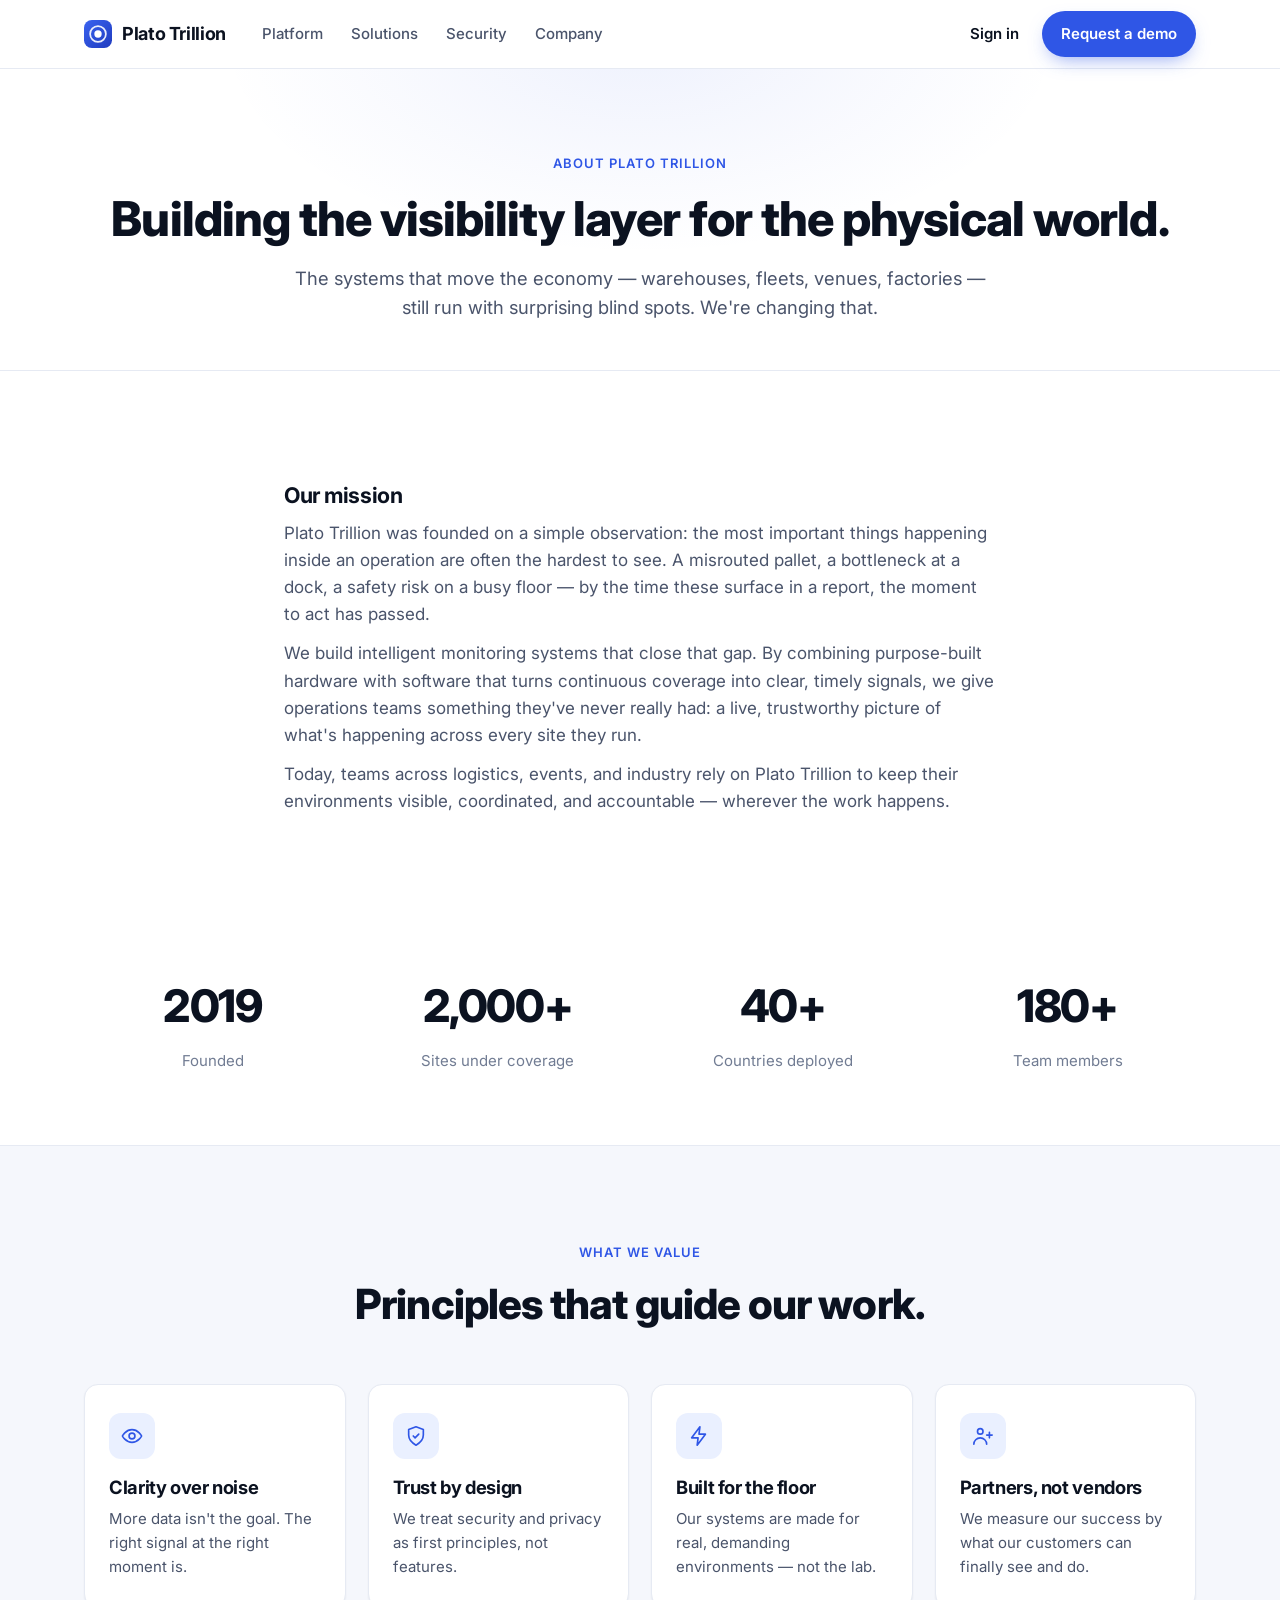
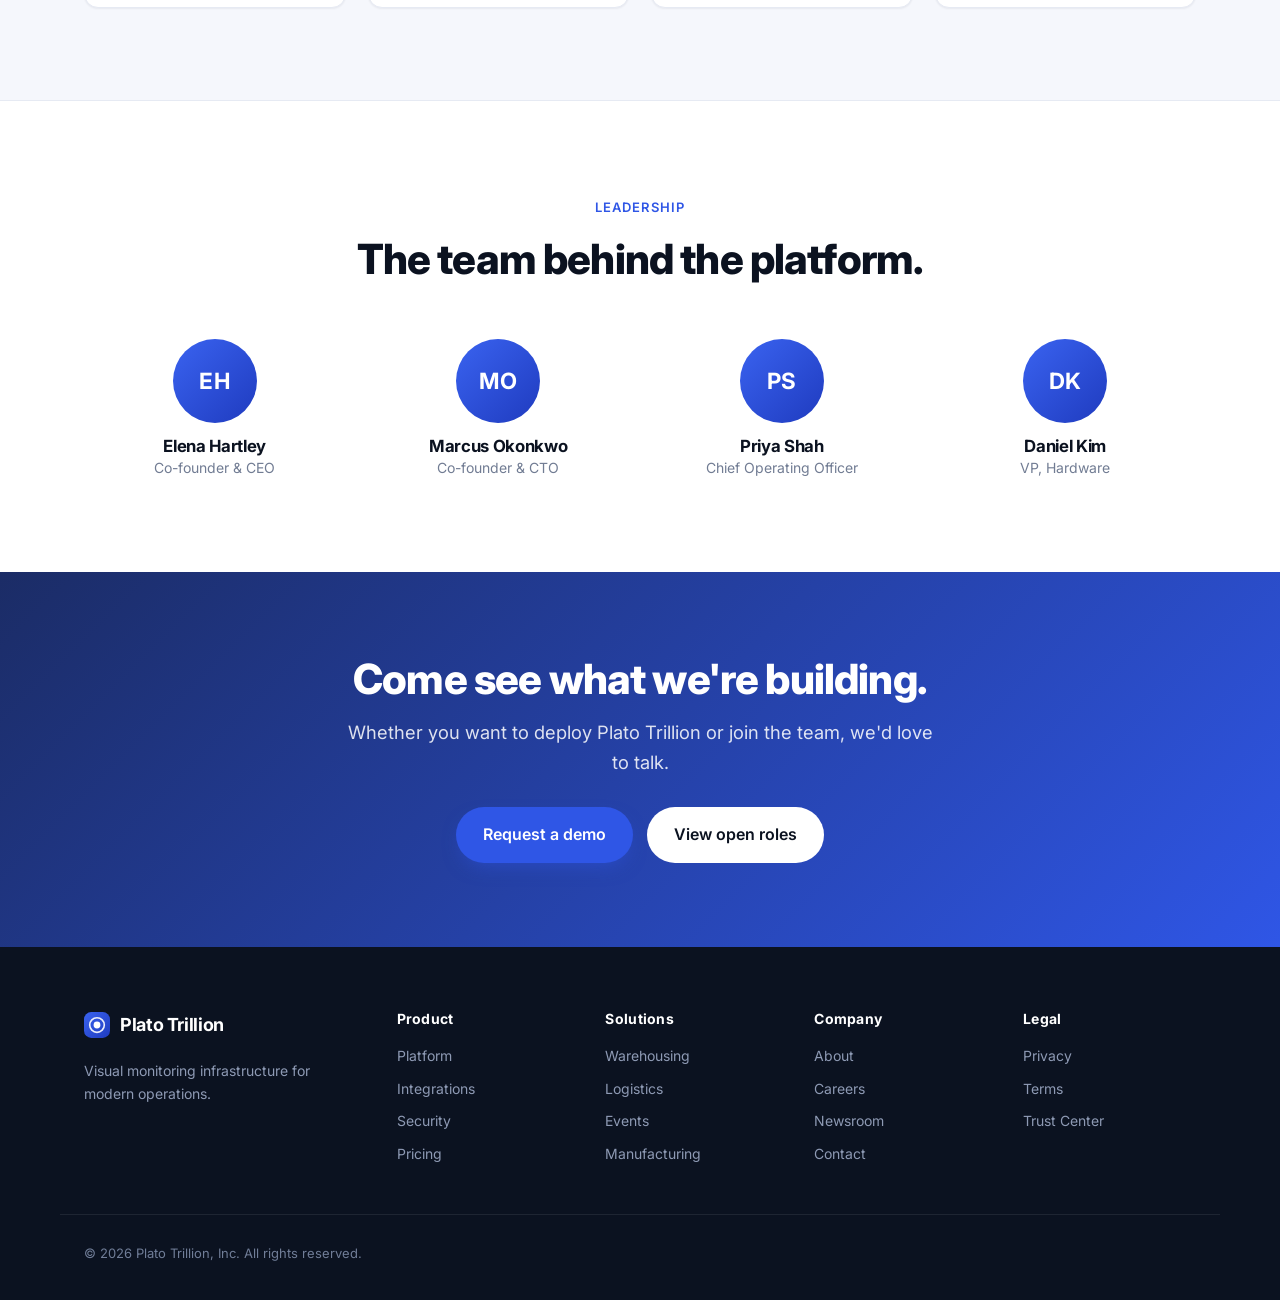
==== about.html @ ad480549 "Add real pages for all footer links; remove address New pages: about, careers, newsroom, contact, pr" ====
<!DOCTYPE html>
<html lang="en">
<head>
  <meta charset="UTF-8" />
  <meta name="viewport" content="width=device-width, initial-scale=1.0" />
  <title>About — Plato Trillion</title>
  <meta name="description" content="Plato Trillion builds the visibility layer for the physical world — intelligent monitoring systems for the operations that move the economy." />
  <meta name="theme-color" content="#0b1220" />
  <link rel="icon" href="favicon.svg" type="image/svg+xml" />
  <link rel="preconnect" href="https://fonts.googleapis.com" />
  <link rel="preconnect" href="https://fonts.gstatic.com" crossorigin />
  <link href="https://fonts.googleapis.com/css2?family=Inter:wght@400;500;600;700;800&display=swap" rel="stylesheet" />
  <link rel="stylesheet" href="styles.css" />
  <script>document.documentElement.classList.add('js');</script>
</head>
<body>
  <a class="skip-link" href="#main">Skip to content</a>

  <header class="site-header">
    <div class="container nav">
      <a class="brand" href="index.html" aria-label="Plato Trillion home">
        <span class="brand-mark" aria-hidden="true">
          <svg viewBox="0 0 32 32" width="28" height="28" fill="none" xmlns="http://www.w3.org/2000/svg"><rect width="32" height="32" rx="9" fill="url(#bg)"/><circle cx="16" cy="16" r="9" stroke="#fff" stroke-width="2" opacity="0.9"/><circle cx="16" cy="16" r="4.2" fill="#fff"/><defs><linearGradient id="bg" x1="0" y1="0" x2="32" y2="32" gradientUnits="userSpaceOnUse"><stop stop-color="#3a63f0"/><stop offset="1" stop-color="#1f3bbf"/></linearGradient></defs></svg>
        </span>
        <span class="brand-name">Plato Trillion</span>
      </a>
      <nav class="nav-links" aria-label="Primary">
        <a href="index.html#platform">Platform</a>
        <a href="index.html#solutions">Solutions</a>
        <a href="index.html#security">Security</a>
        <a href="about.html">Company</a>
      </nav>
      <div class="nav-actions">
        <a class="btn btn-ghost" href="login.html">Sign in</a>
        <a class="btn btn-primary" href="demo.html">Request a demo</a>
      </div>
      <button class="nav-toggle" aria-label="Toggle menu" aria-expanded="false" aria-controls="mobile-nav"><span></span><span></span><span></span></button>
    </div>
    <div class="mobile-nav" id="mobile-nav" hidden>
      <a href="index.html#platform">Platform</a>
      <a href="index.html#solutions">Solutions</a>
      <a href="index.html#security">Security</a>
      <a href="about.html">Company</a>
      <a href="login.html">Sign in</a>
      <a class="btn btn-primary btn-block" href="demo.html">Request a demo</a>
    </div>
  </header>

  <main id="main">
    <section class="page-hero">
      <div class="container">
        <span class="eyebrow">About Plato Trillion</span>
        <h1>Building the visibility layer for the physical world.</h1>
        <p class="lead">The systems that move the economy — warehouses, fleets, venues, factories — still run with surprising blind spots. We're changing that.</p>
      </div>
    </section>

    <section class="page-section">
      <div class="container prose">
        <h2>Our mission</h2>
        <p>
          Plato Trillion was founded on a simple observation: the most important things happening
          inside an operation are often the hardest to see. A misrouted pallet, a bottleneck at a
          dock, a safety risk on a busy floor — by the time these surface in a report, the moment
          to act has passed.
        </p>
        <p>
          We build intelligent monitoring systems that close that gap. By combining purpose-built
          hardware with software that turns continuous coverage into clear, timely signals, we give
          operations teams something they've never really had: a live, trustworthy picture of what's
          happening across every site they run.
        </p>
        <p>
          Today, teams across logistics, events, and industry rely on Plato Trillion to keep their
          environments visible, coordinated, and accountable — wherever the work happens.
        </p>
      </div>
    </section>

    <section class="stats">
      <div class="container stats-grid">
        <div class="stat"><span class="stat-num">2019</span><span class="stat-label">Founded</span></div>
        <div class="stat"><span class="stat-num">2,000+</span><span class="stat-label">Sites under coverage</span></div>
        <div class="stat"><span class="stat-num">40+</span><span class="stat-label">Countries deployed</span></div>
        <div class="stat"><span class="stat-num">180+</span><span class="stat-label">Team members</span></div>
      </div>
    </section>

    <section class="section section-soft">
      <div class="container">
        <div class="section-head">
          <span class="eyebrow">What we value</span>
          <h2>Principles that guide our work.</h2>
        </div>
        <div class="features">
          <article class="feature">
            <span class="feature-icon"><svg viewBox="0 0 24 24" width="22" height="22" fill="none" stroke="currentColor" stroke-width="1.8" stroke-linecap="round" stroke-linejoin="round"><path d="M1.5 12S5 5 12 5s10.5 7 10.5 7-3.5 7-10.5 7S1.5 12 1.5 12Z"/><circle cx="12" cy="12" r="3.2"/></svg></span>
            <h3>Clarity over noise</h3>
            <p>More data isn't the goal. The right signal at the right moment is.</p>
          </article>
          <article class="feature">
            <span class="feature-icon"><svg viewBox="0 0 24 24" width="22" height="22" fill="none" stroke="currentColor" stroke-width="1.8" stroke-linecap="round" stroke-linejoin="round"><path d="M12 2 4 5v6c0 5 3.5 8.5 8 11 4.5-2.5 8-6 8-11V5l-8-3Z"/><path d="m9 12 2 2 4-4"/></svg></span>
            <h3>Trust by design</h3>
            <p>We treat security and privacy as first principles, not features.</p>
          </article>
          <article class="feature">
            <span class="feature-icon"><svg viewBox="0 0 24 24" width="22" height="22" fill="none" stroke="currentColor" stroke-width="1.8" stroke-linecap="round" stroke-linejoin="round"><path d="M13 2 4 14h7l-1 8 9-12h-7l1-8Z"/></svg></span>
            <h3>Built for the floor</h3>
            <p>Our systems are made for real, demanding environments — not the lab.</p>
          </article>
          <article class="feature">
            <span class="feature-icon"><svg viewBox="0 0 24 24" width="22" height="22" fill="none" stroke="currentColor" stroke-width="1.8" stroke-linecap="round" stroke-linejoin="round"><circle cx="9" cy="7" r="3"/><path d="M2 21a7 7 0 0 1 14 0"/><path d="M19 8v6M22 11h-6"/></svg></span>
            <h3>Partners, not vendors</h3>
            <p>We measure our success by what our customers can finally see and do.</p>
          </article>
        </div>
      </div>
    </section>

    <section class="section">
      <div class="container">
        <div class="section-head">
          <span class="eyebrow">Leadership</span>
          <h2>The team behind the platform.</h2>
        </div>
        <div class="team-grid">
          <div class="team-card"><div class="avatar">EH</div><h3>Elena Hartley</h3><span>Co-founder &amp; CEO</span></div>
          <div class="team-card"><div class="avatar">MO</div><h3>Marcus Okonkwo</h3><span>Co-founder &amp; CTO</span></div>
          <div class="team-card"><div class="avatar">PS</div><h3>Priya Shah</h3><span>Chief Operating Officer</span></div>
          <div class="team-card"><div class="avatar">DK</div><h3>Daniel Kim</h3><span>VP, Hardware</span></div>
        </div>
      </div>
    </section>

    <section class="cta">
      <div class="container cta-inner">
        <h2>Come see what we're building.</h2>
        <p>Whether you want to deploy Plato Trillion or join the team, we'd love to talk.</p>
        <div class="cta-actions">
          <a class="btn btn-primary btn-lg" href="demo.html">Request a demo</a>
          <a class="btn btn-light btn-lg" href="careers.html">View open roles</a>
        </div>
      </div>
    </section>
  </main>

  <footer class="site-footer">
    <div class="container footer-grid">
      <div class="footer-brand">
        <a class="brand" href="index.html" aria-label="Plato Trillion home">
          <span class="brand-mark" aria-hidden="true"><svg viewBox="0 0 32 32" width="26" height="26" fill="none" xmlns="http://www.w3.org/2000/svg"><rect width="32" height="32" rx="9" fill="url(#bg2)"/><circle cx="16" cy="16" r="9" stroke="#fff" stroke-width="2" opacity="0.9"/><circle cx="16" cy="16" r="4.2" fill="#fff"/><defs><linearGradient id="bg2" x1="0" y1="0" x2="32" y2="32" gradientUnits="userSpaceOnUse"><stop stop-color="#3a63f0"/><stop offset="1" stop-color="#1f3bbf"/></linearGradient></defs></svg></span>
          <span class="brand-name">Plato Trillion</span>
        </a>
        <p class="footer-tag">Visual monitoring infrastructure for modern operations.</p>
      </div>
      <nav class="footer-col" aria-label="Product"><h4>Product</h4><a href="index.html#platform">Platform</a><a href="integrations.html">Integrations</a><a href="trust.html">Security</a><a href="pricing.html">Pricing</a></nav>
      <nav class="footer-col" aria-label="Solutions"><h4>Solutions</h4><a href="index.html#solutions">Warehousing</a><a href="index.html#solutions">Logistics</a><a href="index.html#solutions">Events</a><a href="index.html#solutions">Manufacturing</a></nav>
      <nav class="footer-col" aria-label="Company"><h4>Company</h4><a href="about.html">About</a><a href="careers.html">Careers</a><a href="newsroom.html">Newsroom</a><a href="contact.html">Contact</a></nav>
      <nav class="footer-col" aria-label="Legal"><h4>Legal</h4><a href="privacy.html">Privacy</a><a href="terms.html">Terms</a><a href="trust.html">Trust Center</a></nav>
    </div>
    <div class="container footer-bottom">
      <p>© <span class="year">2026</span> Plato Trillion, Inc. All rights reserved.</p>
    </div>
  </footer>

  <script src="script.js" defer></script>
</body>
</html>
---- styles.css ----
/* ============================================================
   Plato Trillion — landing page styles
   ============================================================ */

:root {
  --bg: #ffffff;
  --bg-soft: #f5f7fc;
  --ink: #0b1220;
  --body: #4a546b;
  --muted: #717c93;
  --line: #e6eaf3;
  --accent: #2f56e6;
  --accent-ink: #2444c2;
  --accent-soft: #eaf0ff;
  --dark: #0b1220;
  --dark-2: #111b30;

  --r-sm: 10px;
  --r: 14px;
  --r-lg: 22px;

  --shadow-sm: 0 1px 2px rgba(11, 18, 32, 0.06);
  --shadow-md: 0 14px 34px -16px rgba(11, 18, 32, 0.22);
  --shadow-lg: 0 40px 80px -28px rgba(11, 18, 32, 0.30);

  --container: 1160px;
  --pad: 24px;

  --ease: cubic-bezier(0.22, 0.61, 0.36, 1);
}

* { box-sizing: border-box; }

html { scroll-behavior: smooth; -webkit-text-size-adjust: 100%; }

body {
  margin: 0;
  font-family: "Inter", system-ui, -apple-system, "Segoe UI", Roboto, sans-serif;
  color: var(--body);
  background: var(--bg);
  line-height: 1.6;
  font-size: 17px;
  -webkit-font-smoothing: antialiased;
  text-rendering: optimizeLegibility;
}

h1, h2, h3, h4 { color: var(--ink); line-height: 1.12; margin: 0; letter-spacing: -0.02em; }
p { margin: 0; }
a { color: inherit; text-decoration: none; }
img, svg { display: block; max-width: 100%; }
ul { margin: 0; padding: 0; list-style: none; }

.container {
  width: 100%;
  max-width: var(--container);
  margin: 0 auto;
  padding: 0 var(--pad);
}

.skip-link {
  position: absolute;
  left: -9999px;
  top: 12px;
  background: var(--ink);
  color: #fff;
  padding: 10px 16px;
  border-radius: var(--r-sm);
  z-index: 200;
}
.skip-link:focus { left: 16px; }

.eyebrow {
  display: inline-block;
  font-size: 13px;
  font-weight: 600;
  letter-spacing: 0.08em;
  text-transform: uppercase;
  color: var(--accent);
  margin-bottom: 18px;
}
.eyebrow-light { color: #93a7ff; }

/* ---------- Buttons ---------- */
.btn {
  --btn-pad-y: 10px;
  --btn-pad-x: 18px;
  display: inline-flex;
  align-items: center;
  justify-content: center;
  gap: 8px;
  padding: var(--btn-pad-y) var(--btn-pad-x);
  border-radius: 999px;
  font-weight: 600;
  font-size: 15px;
  border: 1px solid transparent;
  cursor: pointer;
  transition: transform 0.15s var(--ease), background 0.2s var(--ease),
    box-shadow 0.2s var(--ease), border-color 0.2s var(--ease), color 0.2s var(--ease);
  white-space: nowrap;
}
.btn:active { transform: translateY(1px); }
.btn-lg { --btn-pad-y: 14px; --btn-pad-x: 26px; font-size: 16px; }
.btn-block { width: 100%; }

.btn-primary { background: var(--accent); color: #fff; box-shadow: 0 8px 20px -8px rgba(47, 86, 230, 0.6); }
.btn-primary:hover { background: var(--accent-ink); box-shadow: 0 12px 26px -8px rgba(47, 86, 230, 0.7); }

.btn-secondary { background: #fff; color: var(--ink); border-color: var(--line); box-shadow: var(--shadow-sm); }
.btn-secondary:hover { border-color: #cdd6ea; box-shadow: var(--shadow-md); }

.btn-ghost { color: var(--ink); padding-left: 12px; padding-right: 12px; }
.btn-ghost:hover { color: var(--accent); }

.btn-light { background: #fff; color: var(--ink); }
.btn-light:hover { background: #eef2fc; }

/* ---------- Header ---------- */
.site-header {
  position: sticky;
  top: 0;
  z-index: 100;
  background: rgba(255, 255, 255, 0.8);
  backdrop-filter: saturate(180%) blur(12px);
  -webkit-backdrop-filter: saturate(180%) blur(12px);
  border-bottom: 1px solid var(--line);
}
.nav {
  display: flex;
  align-items: center;
  gap: 28px;
  height: 68px;
}
.brand { display: inline-flex; align-items: center; gap: 10px; font-weight: 700; color: var(--ink); }
.brand-mark { display: inline-flex; }
.brand-name { font-size: 18px; letter-spacing: -0.02em; }

.nav-links { display: flex; gap: 28px; margin-left: 8px; }
.nav-links a { font-size: 15px; font-weight: 500; color: var(--body); transition: color 0.18s var(--ease); }
.nav-links a:hover { color: var(--ink); }

.nav-actions { display: flex; align-items: center; gap: 10px; margin-left: auto; }

.nav-toggle {
  display: none;
  margin-left: auto;
  flex-direction: column;
  gap: 5px;
  background: none;
  border: 0;
  padding: 8px;
  cursor: pointer;
}
.nav-toggle span { width: 22px; height: 2px; background: var(--ink); border-radius: 2px; transition: 0.2s var(--ease); }
.nav-toggle[aria-expanded="true"] span:nth-child(1) { transform: translateY(7px) rotate(45deg); }
.nav-toggle[aria-expanded="true"] span:nth-child(2) { opacity: 0; }
.nav-toggle[aria-expanded="true"] span:nth-child(3) { transform: translateY(-7px) rotate(-45deg); }

.mobile-nav { display: none; flex-direction: column; gap: 4px; padding: 12px var(--pad) 22px; border-bottom: 1px solid var(--line); background: #fff; }
.mobile-nav a { padding: 12px 8px; font-weight: 500; color: var(--ink); border-radius: var(--r-sm); }
.mobile-nav a:hover { background: var(--bg-soft); }
.mobile-nav .btn { margin-top: 8px; }

/* ---------- Hero ---------- */
.hero {
  position: relative;
  overflow: hidden;
  padding: 92px 0 84px;
  background:
    radial-gradient(900px 500px at 78% -8%, rgba(47, 86, 230, 0.10), transparent 60%),
    radial-gradient(700px 420px at 6% 18%, rgba(47, 86, 230, 0.06), transparent 55%);
}
.hero-grid {
  display: grid;
  grid-template-columns: 1.05fr 0.95fr;
  gap: 56px;
  align-items: center;
}
.hero h1 { font-size: clamp(2.3rem, 4.6vw, 3.5rem); font-weight: 800; }
.hero .lead { margin-top: 22px; font-size: 1.2rem; max-width: 36ch; color: var(--body); }
.hero-actions { display: flex; flex-wrap: wrap; gap: 14px; margin-top: 34px; }
.hero-note { margin-top: 20px; font-size: 14px; color: var(--muted); }

/* hero visual */
.hero-visual { position: relative; }
.visual-card {
  background: #fff;
  border: 1px solid var(--line);
  border-radius: var(--r-lg);
  box-shadow: var(--shadow-lg);
  overflow: hidden;
  transform: perspective(1400px) rotateY(-6deg) rotateX(2deg);
}
.vc-head {
  display: flex;
  align-items: center;
  justify-content: space-between;
  padding: 13px 16px;
  border-bottom: 1px solid var(--line);
  background: #fbfcff;
}
.vc-dots { display: inline-flex; gap: 6px; }
.vc-dots i { width: 10px; height: 10px; border-radius: 50%; background: #e1e7f3; }
.vc-dots i:nth-child(1) { background: #ff5f57; opacity: 0.7; }
.vc-dots i:nth-child(2) { background: #febc2e; opacity: 0.7; }
.vc-dots i:nth-child(3) { background: #28c840; opacity: 0.7; }
.vc-live { display: inline-flex; align-items: center; gap: 7px; font-size: 12px; font-weight: 600; color: var(--ink); }
.pulse { width: 8px; height: 8px; border-radius: 50%; background: #16a34a; box-shadow: 0 0 0 0 rgba(22, 163, 74, 0.5); animation: pulse 2s infinite; }
@keyframes pulse {
  0% { box-shadow: 0 0 0 0 rgba(22, 163, 74, 0.45); }
  70% { box-shadow: 0 0 0 8px rgba(22, 163, 74, 0); }
  100% { box-shadow: 0 0 0 0 rgba(22, 163, 74, 0); }
}
.vc-body { padding: 8px; background: #fff; }
.vc-body svg { width: 100%; height: auto; border-radius: 12px; }

.visual-badge {
  position: absolute;
  left: -22px;
  bottom: -22px;
  background: #fff;
  border: 1px solid var(--line);
  border-radius: var(--r);
  box-shadow: var(--shadow-md);
  padding: 14px 18px;
  display: flex;
  flex-direction: column;
  line-height: 1.2;
}
.visual-badge strong { font-size: 22px; color: var(--ink); letter-spacing: -0.02em; }
.visual-badge span { font-size: 12px; color: var(--muted); }

/* ---------- Trust strip ---------- */
.trust { padding: 38px 0; border-top: 1px solid var(--line); border-bottom: 1px solid var(--line); background: var(--bg-soft); }
.trust-label { text-align: center; font-size: 13px; font-weight: 600; letter-spacing: 0.06em; text-transform: uppercase; color: var(--muted); }
.logos {
  display: flex;
  flex-wrap: wrap;
  justify-content: center;
  gap: 18px 44px;
  margin-top: 22px;
}
.logos li {
  font-size: 18px;
  font-weight: 700;
  letter-spacing: -0.02em;
  color: #9aa4ba;
  transition: color 0.2s var(--ease);
}
.logos li:hover { color: var(--ink); }

/* ---------- Stats ---------- */
.stats { padding: 64px 0; }
.stats-grid { display: grid; grid-template-columns: repeat(4, 1fr); gap: 28px; }
.stat { text-align: center; padding: 8px; }
.stat-num { display: block; font-size: clamp(2rem, 3.6vw, 2.8rem); font-weight: 800; color: var(--ink); letter-spacing: -0.03em; }
.stat-label { display: block; margin-top: 6px; font-size: 15px; color: var(--muted); }

/* ---------- Sections ---------- */
.section { padding: 92px 0; }
.section-soft { background: var(--bg-soft); border-top: 1px solid var(--line); border-bottom: 1px solid var(--line); }
.section-head { max-width: 640px; margin: 0 auto 56px; text-align: center; }
.section-head h2 { font-size: clamp(1.9rem, 3.4vw, 2.6rem); font-weight: 800; }
.section-head p { margin-top: 16px; font-size: 1.1rem; color: var(--body); }

/* ---------- Features ---------- */
.features { display: grid; grid-template-columns: repeat(4, 1fr); gap: 22px; }
.feature {
  background: #fff;
  border: 1px solid var(--line);
  border-radius: var(--r);
  padding: 28px 24px;
  box-shadow: var(--shadow-sm);
  transition: transform 0.2s var(--ease), box-shadow 0.2s var(--ease), border-color 0.2s var(--ease);
}
.feature:hover { transform: translateY(-4px); box-shadow: var(--shadow-md); border-color: #d8e0f1; }
.feature-icon {
  display: inline-flex;
  align-items: center;
  justify-content: center;
  width: 46px;
  height: 46px;
  border-radius: 12px;
  background: var(--accent-soft);
  color: var(--accent);
  margin-bottom: 18px;
}
.feature h3 { font-size: 1.15rem; margin-bottom: 10px; }
.feature p { font-size: 15px; }

/* ---------- Steps ---------- */
.steps { display: grid; grid-template-columns: repeat(3, 1fr); gap: 26px; }
.step { padding: 30px 28px; background: #fff; border: 1px solid var(--line); border-radius: var(--r); box-shadow: var(--shadow-sm); }
.step-num { display: inline-block; font-size: 14px; font-weight: 700; color: var(--accent); letter-spacing: 0.06em; margin-bottom: 16px; }
.step h3 { font-size: 1.25rem; margin-bottom: 10px; }
.step p { font-size: 15px; }

/* ---------- Solutions ---------- */
.solutions { display: grid; grid-template-columns: repeat(2, 1fr); gap: 22px; }
.solution {
  position: relative;
  padding: 32px 30px;
  border: 1px solid var(--line);
  border-radius: var(--r);
  background: #fff;
  overflow: hidden;
  transition: transform 0.2s var(--ease), box-shadow 0.2s var(--ease), border-color 0.2s var(--ease);
}
.solution::before {
  content: "";
  position: absolute;
  left: 0; top: 0; bottom: 0;
  width: 4px;
  background: linear-gradient(180deg, var(--accent), #6f8bff);
  opacity: 0;
  transition: opacity 0.2s var(--ease);
}
.solution:hover { transform: translateY(-3px); box-shadow: var(--shadow-md); border-color: #d8e0f1; }
.solution:hover::before { opacity: 1; }
.solution h3 { font-size: 1.2rem; margin-bottom: 10px; }
.solution p { font-size: 15px; }

/* ---------- Security ---------- */
.security { background: var(--dark); color: #c4cde0; padding: 96px 0; }
.security-grid { display: grid; grid-template-columns: 1fr 1fr; gap: 56px; align-items: center; }
.security-copy h2 { color: #fff; font-size: clamp(1.9rem, 3.4vw, 2.5rem); font-weight: 800; }
.security-copy p { margin: 18px 0 28px; color: #aab6cf; font-size: 1.08rem; }
.badges { display: grid; grid-template-columns: repeat(2, 1fr); gap: 14px; }
.badges li {
  display: flex;
  align-items: center;
  gap: 12px;
  padding: 16px 18px;
  background: var(--dark-2);
  border: 1px solid rgba(255, 255, 255, 0.08);
  border-radius: var(--r-sm);
  font-weight: 600;
  color: #e7ecf7;
  font-size: 15px;
}
.badges li::before {
  content: "";
  width: 9px;
  height: 9px;
  border-radius: 50%;
  background: #36d27a;
  box-shadow: 0 0 0 4px rgba(54, 210, 122, 0.16);
  flex: none;
}

/* ---------- Testimonial ---------- */
.quote { max-width: 760px; margin: 0 auto; text-align: center; }
.quote blockquote {
  margin: 0;
  font-size: clamp(1.4rem, 2.6vw, 1.85rem);
  line-height: 1.4;
  font-weight: 600;
  color: var(--ink);
  letter-spacing: -0.02em;
}
.quote figcaption { margin-top: 26px; }
.q-name { display: block; font-weight: 700; color: var(--ink); }
.q-role { display: block; font-size: 14px; color: var(--muted); margin-top: 2px; }

/* ---------- CTA ---------- */
.cta {
  background: linear-gradient(135deg, #1b2c66 0%, #2f56e6 100%);
  color: #fff;
  padding: 84px 0;
  text-align: center;
}
.cta-inner { max-width: 640px; margin: 0 auto; }
.cta h2 { color: #fff; font-size: clamp(1.9rem, 3.4vw, 2.6rem); font-weight: 800; }
.cta p { margin: 16px 0 30px; font-size: 1.15rem; color: rgba(255, 255, 255, 0.85); }
.cta-actions { display: flex; gap: 14px; justify-content: center; flex-wrap: wrap; }

/* ---------- Footer ---------- */
.site-footer { background: var(--dark); color: #8e9ab4; padding: 64px 0 36px; }
.footer-grid {
  display: grid;
  grid-template-columns: 1.6fr 1fr 1fr 1fr 1fr;
  gap: 36px;
  padding-bottom: 44px;
  border-bottom: 1px solid rgba(255, 255, 255, 0.08);
}
.footer-brand .brand { color: #fff; }
.footer-brand .brand-name { color: #fff; }
.footer-tag { margin-top: 14px; font-size: 14px; max-width: 30ch; color: #8e9ab4; }
.footer-col h4 { color: #fff; font-size: 14px; letter-spacing: 0.02em; margin-bottom: 14px; }
.footer-col a { display: block; font-size: 14px; color: #8e9ab4; padding: 5px 0; transition: color 0.18s var(--ease); }
.footer-col a:hover { color: #fff; }
.footer-bottom {
  display: flex;
  justify-content: space-between;
  align-items: center;
  flex-wrap: wrap;
  gap: 10px;
  padding-top: 28px;
  font-size: 13px;
  color: #707d97;
}

/* ---------- Reveal animation ---------- */
.js .reveal { opacity: 0; transform: translateY(16px); transition: opacity 0.6s var(--ease), transform 0.6s var(--ease); }
.js .reveal.is-visible { opacity: 1; transform: none; }

@media (prefers-reduced-motion: reduce) {
  html { scroll-behavior: auto; }
  .js .reveal { opacity: 1; transform: none; transition: none; }
  .pulse { animation: none; }
}

/* ---------- Responsive ---------- */
@media (max-width: 960px) {
  .nav-links, .nav-actions { display: none; }
  .nav-toggle { display: flex; }
  .hero-grid { grid-template-columns: 1fr; gap: 48px; }
  .hero .lead { max-width: 52ch; }
  .hero-visual { max-width: 520px; }
  .visual-card { transform: none; }
  .security-grid { grid-template-columns: 1fr; gap: 36px; }
  .footer-grid { grid-template-columns: 1fr 1fr; }
  .footer-brand { grid-column: 1 / -1; }
}

@media (max-width: 720px) {
  body { font-size: 16px; }
  .hero { padding: 64px 0 60px; }
  .section { padding: 68px 0; }
  .security { padding: 72px 0; }
  .stats-grid { grid-template-columns: repeat(2, 1fr); gap: 32px 20px; }
  .features { grid-template-columns: 1fr 1fr; }
  .steps { grid-template-columns: 1fr; }
  .solutions { grid-template-columns: 1fr; }
  .badges { grid-template-columns: 1fr; }
  .visual-badge { left: 0; }
}

@media (max-width: 480px) {
  .features { grid-template-columns: 1fr; }
  .footer-grid { grid-template-columns: 1fr 1fr; gap: 28px; }
  .cta-actions .btn, .hero-actions .btn { width: 100%; }
}

/* ============================================================
   Forms — shared controls
   ============================================================ */
.field { margin-bottom: 16px; }
.field label { display: block; font-size: 14px; font-weight: 600; color: var(--ink); margin-bottom: 7px; }
.label-row { display: flex; align-items: baseline; justify-content: space-between; }
.req { color: var(--accent); }
.optional { color: var(--muted); font-weight: 500; }

.field input,
.field select,
.field textarea {
  width: 100%;
  padding: 11px 13px;
  font: inherit;
  font-size: 15px;
  color: var(--ink);
  background: #fff;
  border: 1px solid var(--line);
  border-radius: 10px;
  transition: border-color 0.18s var(--ease), box-shadow 0.18s var(--ease);
  -webkit-appearance: none;
  appearance: none;
}
.field textarea { resize: vertical; min-height: 80px; }
.field input::placeholder,
.field textarea::placeholder { color: #9aa4ba; }

.field select {
  background-image: url("data:image/svg+xml,%3Csvg xmlns='http://www.w3.org/2000/svg' width='14' height='14' viewBox='0 0 24 24' fill='none' stroke='%23717c93' stroke-width='2.5' stroke-linecap='round' stroke-linejoin='round'%3E%3Cpath d='m6 9 6 6 6-6'/%3E%3C/svg%3E");
  background-repeat: no-repeat;
  background-position: right 13px center;
  padding-right: 38px;
  cursor: pointer;
}

.field input:focus,
.field select:focus,
.field textarea:focus {
  outline: none;
  border-color: var(--accent);
  box-shadow: 0 0 0 3px rgba(47, 86, 230, 0.15);
}

.field.invalid input,
.field.invalid select,
.field.invalid textarea { border-color: #e0414b; }
.field.invalid input:focus,
.field.invalid select:focus { box-shadow: 0 0 0 3px rgba(224, 65, 75, 0.15); }

.error-msg { display: none; margin-top: 6px; font-size: 13px; color: #d0333d; }
.field.invalid .error-msg { display: block; }

.field-link { font-size: 13px; font-weight: 500; color: var(--accent); }
.field-link:hover { text-decoration: underline; }

.checkbox { display: flex; align-items: center; gap: 9px; font-size: 14px; color: var(--body); cursor: pointer; margin: 4px 0 18px; }
.checkbox input { width: 16px; height: 16px; accent-color: var(--accent); }

.form-row { display: grid; grid-template-columns: 1fr 1fr; gap: 16px; }

.form-alert {
  margin: 4px 0 16px;
  padding: 11px 14px;
  border-radius: 10px;
  background: #fdecee;
  border: 1px solid #f6c6cb;
  color: #b3242f;
  font-size: 14px;
}

.divider { display: flex; align-items: center; gap: 14px; margin: 22px 0; color: var(--muted); font-size: 13px; }
.divider::before, .divider::after { content: ""; height: 1px; background: var(--line); flex: 1; }

.sso { display: grid; gap: 10px; }
.sso-btn {
  display: flex; align-items: center; justify-content: center; gap: 10px;
  width: 100%;
  padding: 11px 16px;
  font: inherit; font-size: 15px; font-weight: 600;
  color: var(--ink);
  background: #fff;
  border: 1px solid var(--line);
  border-radius: 10px;
  cursor: pointer;
  transition: background 0.18s var(--ease), border-color 0.18s var(--ease);
}
.sso-btn:hover { background: var(--bg-soft); border-color: #cdd6ea; }

/* ============================================================
   Auth (sign-in) page
   ============================================================ */
.auth-body { background: var(--bg-soft); }
.auth { min-height: 100vh; }
.auth-grid { display: grid; grid-template-columns: 1.05fr 1fr; min-height: 100vh; }

.auth-brand {
  position: relative;
  display: flex;
  flex-direction: column;
  padding: 48px 56px;
  color: #c8d2e8;
  background:
    radial-gradient(700px 400px at 80% 0%, rgba(58, 99, 240, 0.35), transparent 60%),
    linear-gradient(160deg, #0b1220 0%, #15224a 100%);
  overflow: hidden;
}
.brand-on-dark, .brand-on-dark .brand-name { color: #fff; }
.auth-brand-body { margin-top: auto; max-width: 30ch; }
.auth-brand-body h2 { color: #fff; font-size: 2rem; font-weight: 800; letter-spacing: -0.02em; }
.auth-brand-body p { margin-top: 14px; color: #aab6cf; font-size: 1.05rem; }
.auth-points { margin-top: 26px; display: grid; gap: 12px; }
.auth-points li { position: relative; padding-left: 26px; color: #c8d2e8; font-size: 15px; }
.auth-points li::before {
  content: ""; position: absolute; left: 0; top: 7px;
  width: 9px; height: 9px; border-radius: 50%;
  background: #36d27a; box-shadow: 0 0 0 4px rgba(54, 210, 122, 0.16);
}
.auth-brand-foot { margin-top: auto; padding-top: 40px; font-size: 13px; color: #7e8aa6; letter-spacing: 0.02em; }

.auth-panel { display: flex; flex-direction: column; align-items: center; justify-content: center; padding: 40px 24px; }
.auth-card { width: 100%; max-width: 400px; }
.auth-card-brand { display: none; margin-bottom: 24px; }
.auth-card h1 { font-size: 1.9rem; font-weight: 800; }
.auth-sub { margin: 8px 0 26px; color: var(--body); }
.auth-alt { margin-top: 22px; text-align: center; font-size: 14px; color: var(--body); }
.auth-alt a { color: var(--accent); font-weight: 600; }
.auth-alt a:hover { text-decoration: underline; }
.auth-legal { margin-top: 28px; font-size: 13px; color: var(--muted); text-align: center; }
.auth-legal a { color: var(--muted); text-decoration: underline; }

/* ============================================================
   Form (demo / sales) page
   ============================================================ */
.form-page { padding: 64px 0 84px; }
.form-grid { display: grid; grid-template-columns: 1fr 1fr; gap: 56px; align-items: start; }

.form-aside { padding-top: 8px; }
.form-aside h1 { font-size: clamp(2rem, 3.4vw, 2.7rem); font-weight: 800; }
.form-lead { margin-top: 18px; font-size: 1.12rem; color: var(--body); }
.form-expect { margin-top: 28px; display: grid; gap: 16px; }
.form-expect li { display: flex; gap: 12px; font-size: 15px; color: var(--body); }
.fe-ic {
  flex: none; width: 24px; height: 24px; border-radius: 50%;
  display: inline-flex; align-items: center; justify-content: center;
  background: var(--accent-soft); color: var(--accent); font-size: 13px; font-weight: 700;
}
.form-expect strong { color: var(--ink); font-weight: 600; }

.form-quote { margin: 36px 0 0; padding: 22px 24px; background: var(--bg-soft); border: 1px solid var(--line); border-radius: var(--r); }
.form-quote blockquote { margin: 0; font-size: 1.02rem; color: var(--ink); font-weight: 500; line-height: 1.5; }
.form-quote figcaption { margin-top: 12px; font-size: 13px; color: var(--muted); }

.form-card-wrap { position: relative; }
.form-card {
  background: #fff;
  border: 1px solid var(--line);
  border-radius: var(--r-lg);
  box-shadow: var(--shadow-md);
  padding: 30px;
}
.form-fine { margin-top: 14px; font-size: 12.5px; color: var(--muted); text-align: center; }

.form-result {
  text-align: center;
  background: #fff;
  border: 1px solid var(--line);
  border-radius: var(--r-lg);
  box-shadow: var(--shadow-md);
  padding: 48px 36px;
}
.result-icon {
  width: 64px; height: 64px; margin: 0 auto 20px;
  display: flex; align-items: center; justify-content: center;
  border-radius: 50%; background: #e7f8ee; color: #15a05a;
}
.form-result h2 { font-size: 1.6rem; font-weight: 800; }
.form-result p { margin: 12px auto 26px; max-width: 42ch; color: var(--body); }

@media (max-width: 900px) {
  .auth-grid { grid-template-columns: 1fr; }
  .auth-brand { display: none; }
  .auth-card-brand { display: inline-flex; }
  .form-grid { grid-template-columns: 1fr; gap: 40px; }
  .form-quote { display: none; }
}

@media (max-width: 540px) {
  .form-row { grid-template-columns: 1fr; gap: 0; }
  .form-card { padding: 22px; }
}

/* ============================================================
   Content subpages (about, careers, legal, etc.)
   ============================================================ */
.page-hero {
  padding: 80px 0 48px;
  text-align: center;
  background:
    radial-gradient(700px 360px at 50% -10%, rgba(47, 86, 230, 0.08), transparent 60%);
  border-bottom: 1px solid var(--line);
}
.page-hero h1 { font-size: clamp(2.1rem, 4vw, 3rem); font-weight: 800; }
.page-hero .lead { margin: 18px auto 0; max-width: 60ch; font-size: 1.15rem; color: var(--body); }
.page-hero .hero-actions { justify-content: center; }

.page-section { padding: 72px 0; }
.page-section.tight { padding: 48px 0; }

/* Prose (legal / long-form) */
.prose { max-width: 760px; margin: 0 auto; }
.prose .updated { color: var(--muted); font-size: 14px; margin-bottom: 8px; }
.prose h2 { font-size: 1.35rem; margin-top: 40px; margin-bottom: 10px; }
.prose h3 { font-size: 1.08rem; margin-top: 24px; margin-bottom: 8px; }
.prose p { margin: 12px 0; color: var(--body); }
.prose ul { margin: 12px 0; padding-left: 22px; list-style: disc; }
.prose li { margin: 7px 0; color: var(--body); }
.prose a { color: var(--accent); text-decoration: underline; }
.prose strong { color: var(--ink); }

/* About — values reuse .features; leadership */
.team-grid { display: grid; grid-template-columns: repeat(4, 1fr); gap: 22px; }
.team-card { text-align: center; }
.avatar {
  width: 84px; height: 84px; margin: 0 auto 14px;
  border-radius: 50%;
  display: flex; align-items: center; justify-content: center;
  font-weight: 700; font-size: 1.4rem; color: #fff; letter-spacing: 0.02em;
  background: linear-gradient(135deg, #3a63f0, #1f3bbf);
}
.team-card h3 { font-size: 1.05rem; }
.team-card span { display: block; font-size: 14px; color: var(--muted); margin-top: 2px; }

/* Careers */
.dept { max-width: 840px; margin: 0 auto; }
.dept + .dept { margin-top: 44px; }
.dept h2 { font-size: 1.25rem; margin-bottom: 16px; }
.roles { display: grid; gap: 12px; }
.role {
  display: flex; align-items: center; justify-content: space-between; gap: 16px;
  padding: 20px 24px;
  background: #fff; border: 1px solid var(--line); border-radius: var(--r);
  transition: transform 0.18s var(--ease), box-shadow 0.18s var(--ease), border-color 0.18s var(--ease);
}
.role:hover { transform: translateY(-2px); box-shadow: var(--shadow-md); border-color: #d8e0f1; }
.role-info h3 { font-size: 1.06rem; }
.role-meta { margin-top: 4px; font-size: 14px; color: var(--muted); }
.role-cta { color: var(--accent); font-weight: 600; font-size: 14px; white-space: nowrap; }

/* Newsroom */
.posts { max-width: 760px; margin: 0 auto; }
.post { padding: 26px 0; border-bottom: 1px solid var(--line); }
.post:first-child { padding-top: 0; }
.post time { font-size: 12.5px; font-weight: 700; letter-spacing: 0.05em; text-transform: uppercase; color: var(--accent); }
.post h3 { margin: 9px 0 7px; font-size: 1.3rem; }
.post p { color: var(--body); }
.post .tag { display: inline-block; margin-left: 10px; font-size: 11px; font-weight: 700; letter-spacing: 0.04em; text-transform: uppercase; color: var(--muted); }

/* Pricing */
.pricing { display: grid; grid-template-columns: repeat(3, 1fr); gap: 22px; align-items: stretch; }
.price-card {
  display: flex; flex-direction: column;
  background: #fff; border: 1px solid var(--line); border-radius: var(--r-lg);
  padding: 30px 28px; box-shadow: var(--shadow-sm);
}
.price-card.featured { border-color: var(--accent); box-shadow: var(--shadow-md); position: relative; }
.price-tag {
  position: absolute; top: -12px; left: 50%; transform: translateX(-50%);
  background: var(--accent); color: #fff; font-size: 12px; font-weight: 700;
  padding: 5px 12px; border-radius: 999px; letter-spacing: 0.02em;
}
.price-name { font-size: 1.1rem; font-weight: 700; color: var(--ink); }
.price-amount { margin: 12px 0 4px; font-size: 2.1rem; font-weight: 800; color: var(--ink); letter-spacing: -0.02em; }
.price-amount small { font-size: 0.95rem; font-weight: 500; color: var(--muted); }
.price-desc { color: var(--body); font-size: 15px; min-height: 44px; }
.price-feats { margin: 20px 0 24px; display: grid; gap: 10px; }
.price-feats li { position: relative; padding-left: 26px; font-size: 14.5px; color: var(--body); }
.price-feats li::before {
  content: ""; position: absolute; left: 0; top: 7px; width: 14px; height: 9px;
  border-left: 2px solid var(--accent); border-bottom: 2px solid var(--accent);
  transform: rotate(-45deg);
}
.price-card .btn { margin-top: auto; }

/* Integrations */
.int-grid { display: grid; grid-template-columns: repeat(3, 1fr); gap: 20px; }
.int-card { background: #fff; border: 1px solid var(--line); border-radius: var(--r); padding: 24px; transition: box-shadow 0.18s var(--ease), border-color 0.18s var(--ease); }
.int-card:hover { box-shadow: var(--shadow-md); border-color: #d8e0f1; }
.int-card h3 { font-size: 1.05rem; margin-bottom: 8px; }
.int-card p { font-size: 14px; color: var(--body); margin-bottom: 14px; }
.int-tags { display: flex; flex-wrap: wrap; gap: 8px; }
.int-tags span { font-size: 12.5px; font-weight: 600; color: var(--muted); background: var(--bg-soft); border: 1px solid var(--line); border-radius: 999px; padding: 4px 11px; }

/* Contact */
.contact-grid { display: grid; grid-template-columns: repeat(3, 1fr); gap: 20px; max-width: 900px; margin: 0 auto; }
.contact-card { text-align: center; background: #fff; border: 1px solid var(--line); border-radius: var(--r); padding: 30px 24px; }
.contact-card .feature-icon { margin: 0 auto 16px; }
.contact-card h3 { font-size: 1.1rem; margin-bottom: 8px; }
.contact-card p { font-size: 14px; color: var(--body); margin-bottom: 12px; }
.contact-card a.cmail { color: var(--accent); font-weight: 600; }
.contact-card a.cmail:hover { text-decoration: underline; }

@media (max-width: 900px) {
  .team-grid { grid-template-columns: repeat(2, 1fr); gap: 28px; }
  .pricing { grid-template-columns: 1fr; max-width: 460px; margin: 0 auto; }
  .int-grid { grid-template-columns: 1fr 1fr; }
  .contact-grid { grid-template-columns: 1fr; max-width: 420px; }
}
@media (max-width: 560px) {
  .role { flex-direction: column; align-items: flex-start; gap: 8px; }
  .int-grid { grid-template-columns: 1fr; }
}
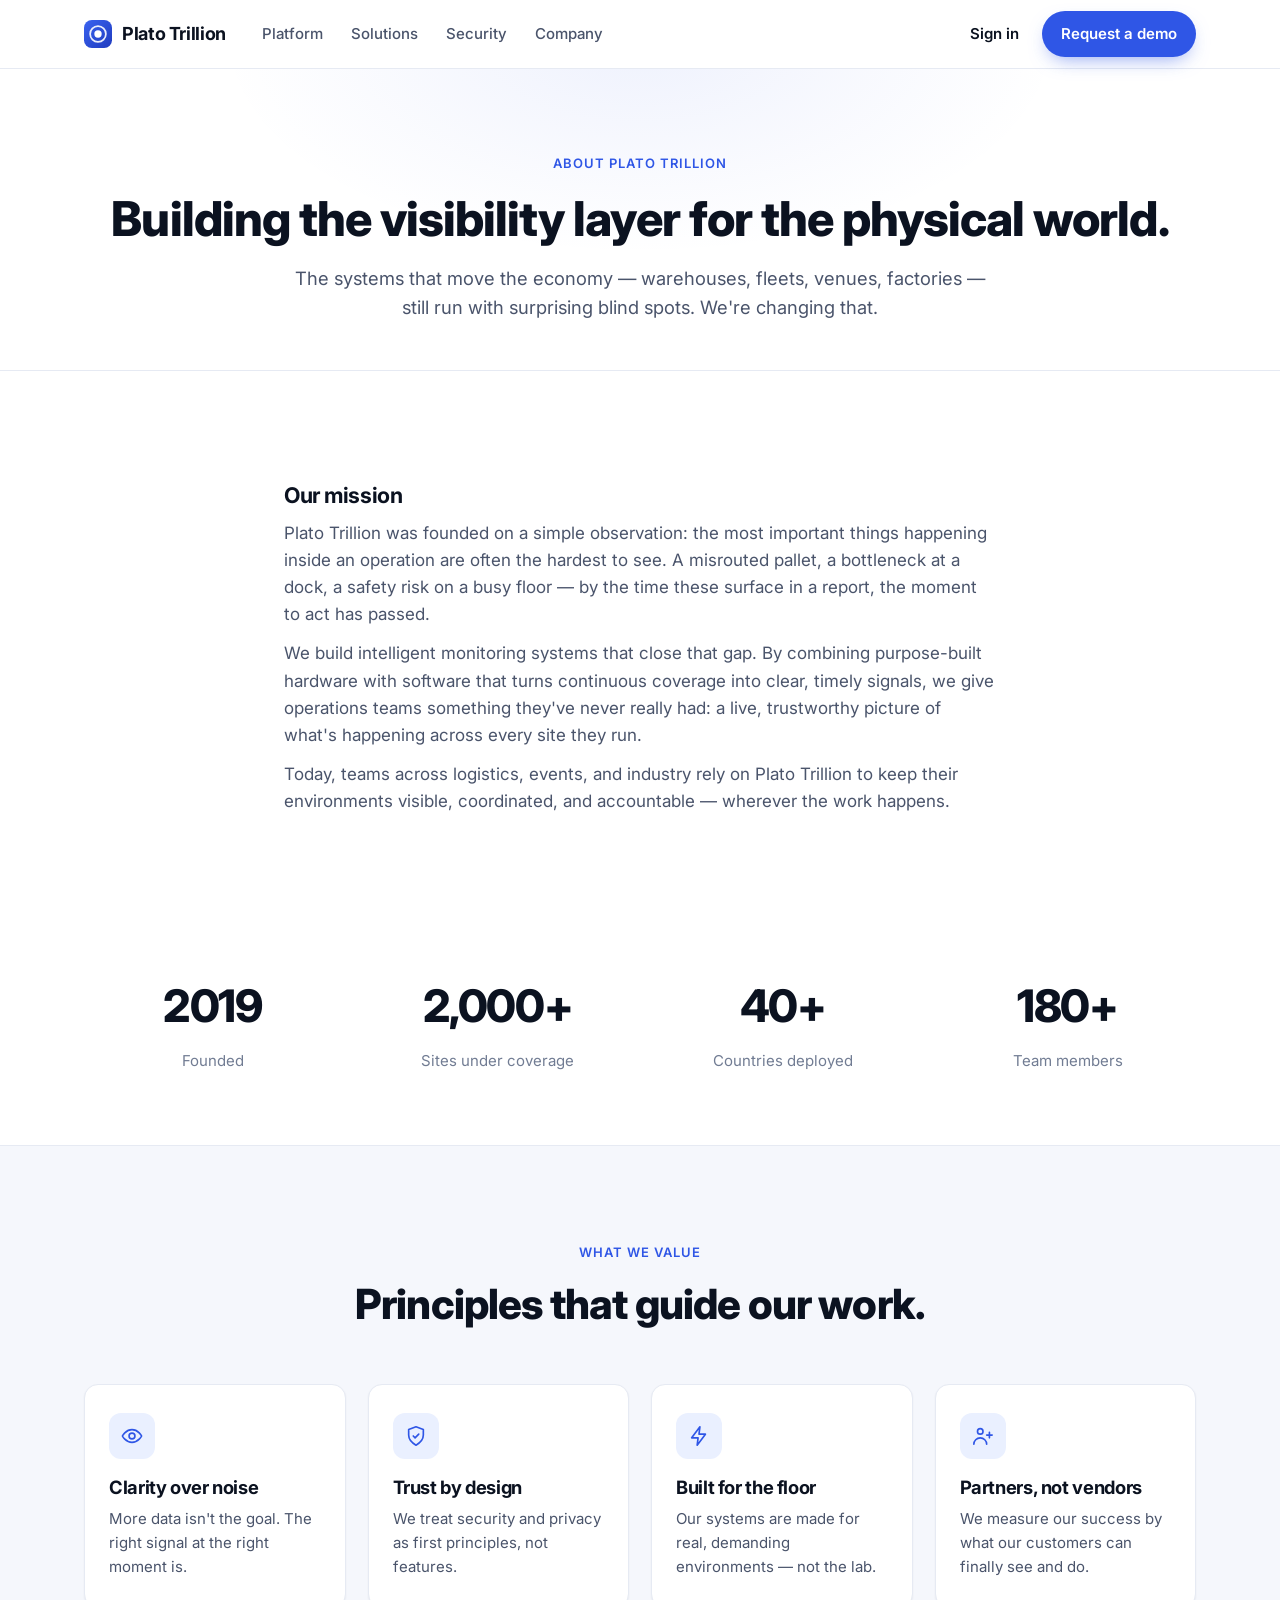
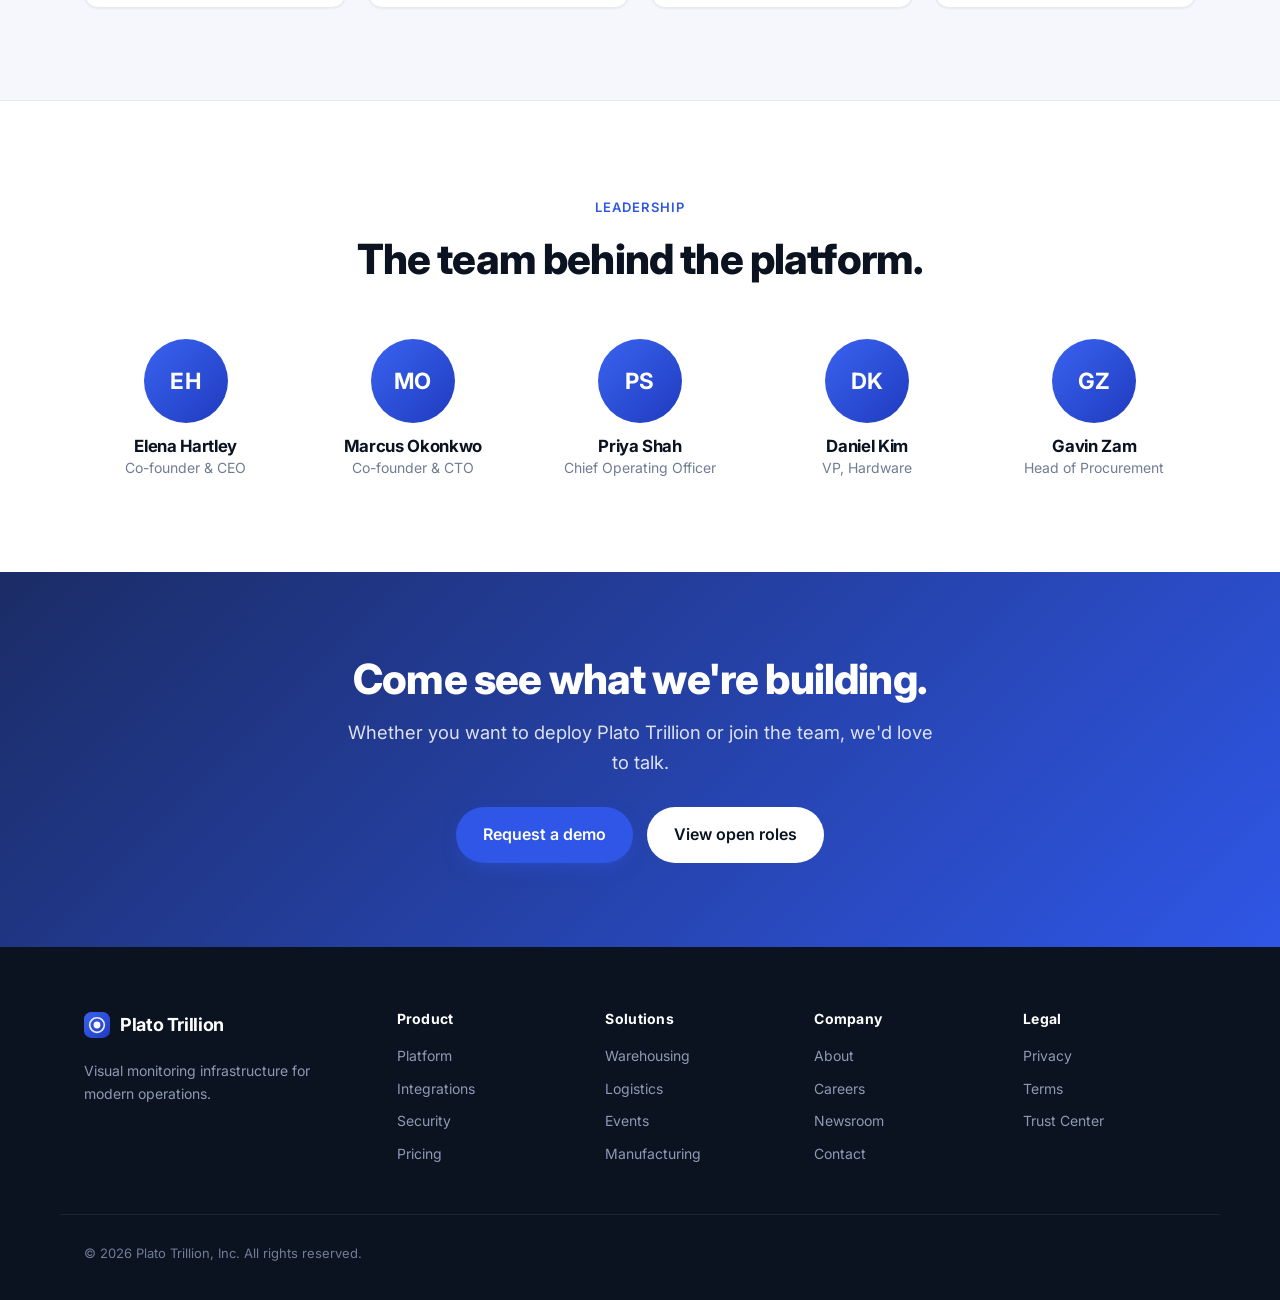
==== commit d7c718e1: "Add Gavin Zam (Head of Procurement) to leadership Switch leadership grid to centered flex so 5 membe" ====
--- a/about.html
+++ b/about.html
@@ -128,6 +128,7 @@
           <div class="team-card"><div class="avatar">MO</div><h3>Marcus Okonkwo</h3><span>Co-founder &amp; CTO</span></div>
           <div class="team-card"><div class="avatar">PS</div><h3>Priya Shah</h3><span>Chief Operating Officer</span></div>
           <div class="team-card"><div class="avatar">DK</div><h3>Daniel Kim</h3><span>VP, Hardware</span></div>
+          <div class="team-card"><div class="avatar">GZ</div><h3>Gavin Zam</h3><span>Head of Procurement</span></div>
         </div>
       </div>
     </section>
--- a/styles.css
+++ b/styles.css
@@ -662,8 +662,8 @@
 .prose strong { color: var(--ink); }
 
 /* About — values reuse .features; leadership */
-.team-grid { display: grid; grid-template-columns: repeat(4, 1fr); gap: 22px; }
-.team-card { text-align: center; }
+.team-grid { display: flex; flex-wrap: wrap; justify-content: center; gap: 24px; }
+.team-card { flex: 1 1 160px; max-width: 220px; text-align: center; }
 .avatar {
   width: 84px; height: 84px; margin: 0 auto 14px;
   border-radius: 50%;
@@ -744,7 +744,6 @@
 .contact-card a.cmail:hover { text-decoration: underline; }
 
 @media (max-width: 900px) {
-  .team-grid { grid-template-columns: repeat(2, 1fr); gap: 28px; }
   .pricing { grid-template-columns: 1fr; max-width: 460px; margin: 0 auto; }
   .int-grid { grid-template-columns: 1fr 1fr; }
   .contact-grid { grid-template-columns: 1fr; max-width: 420px; }
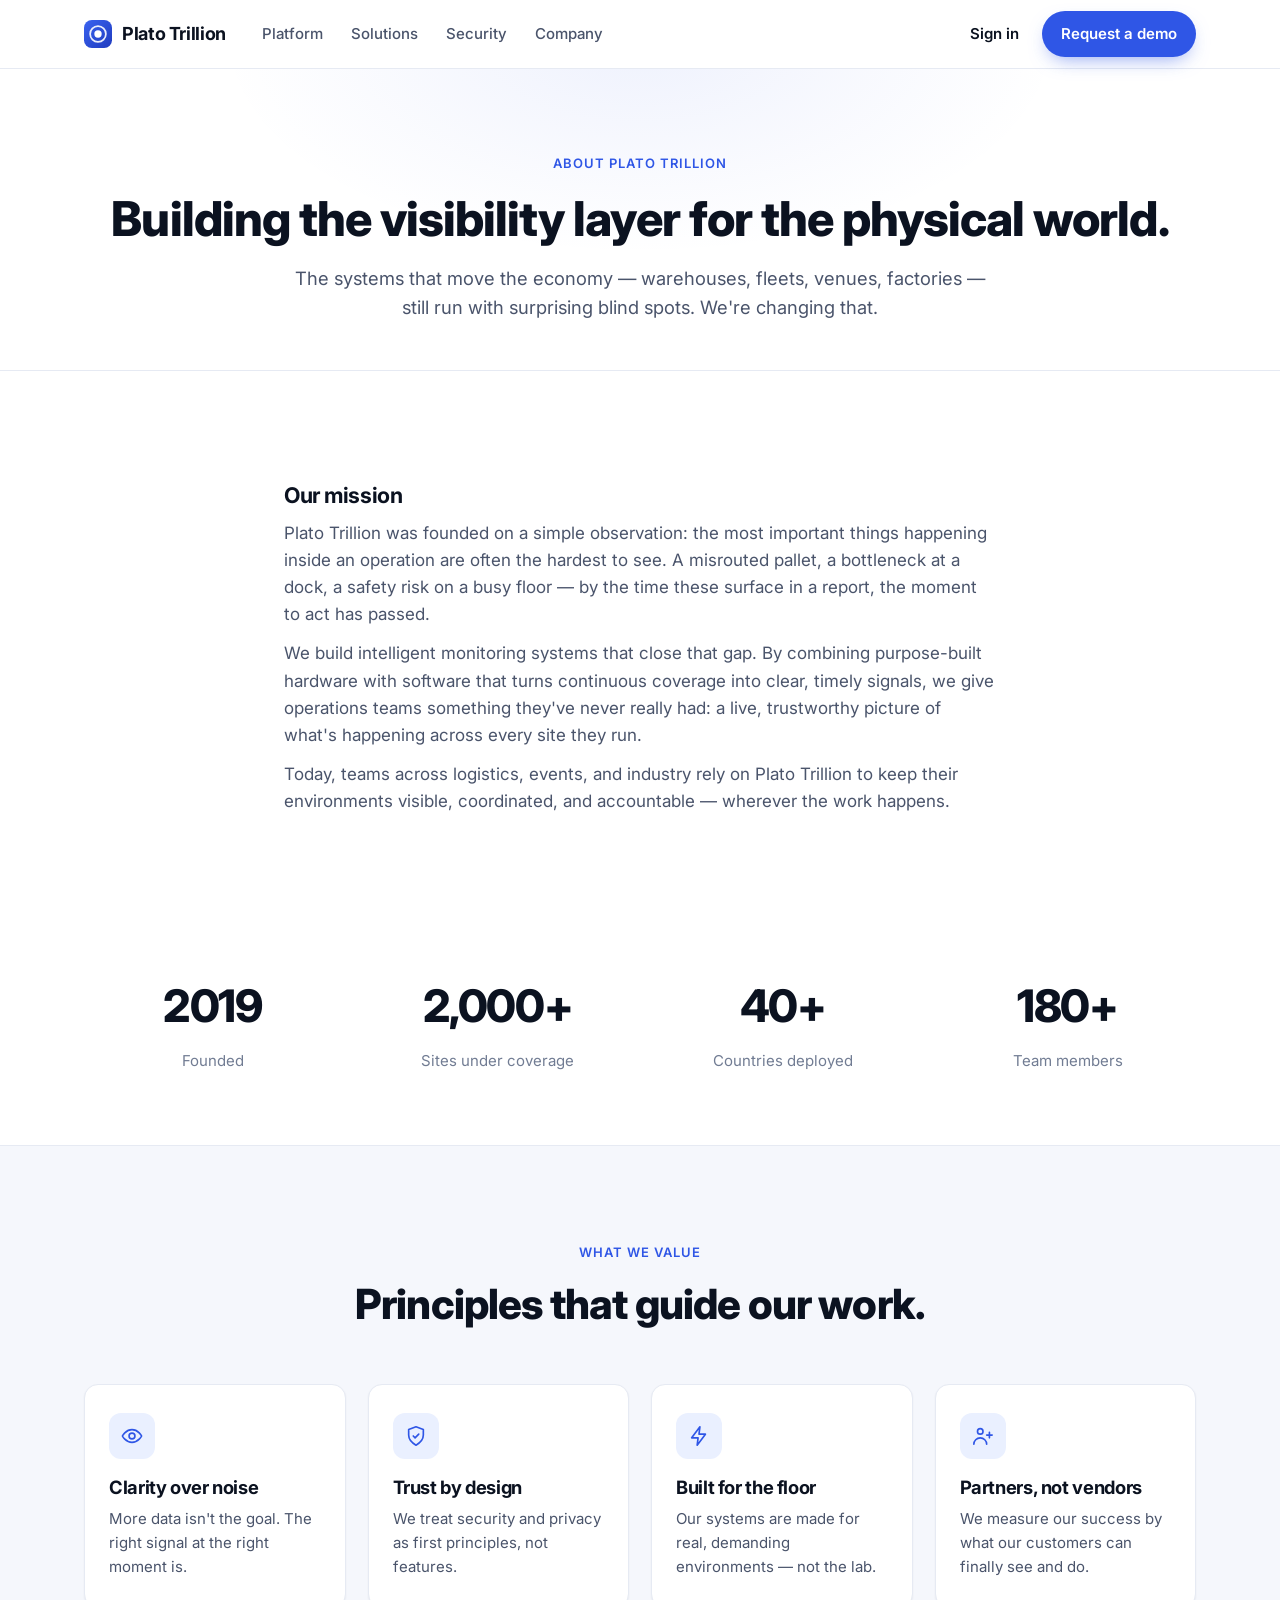
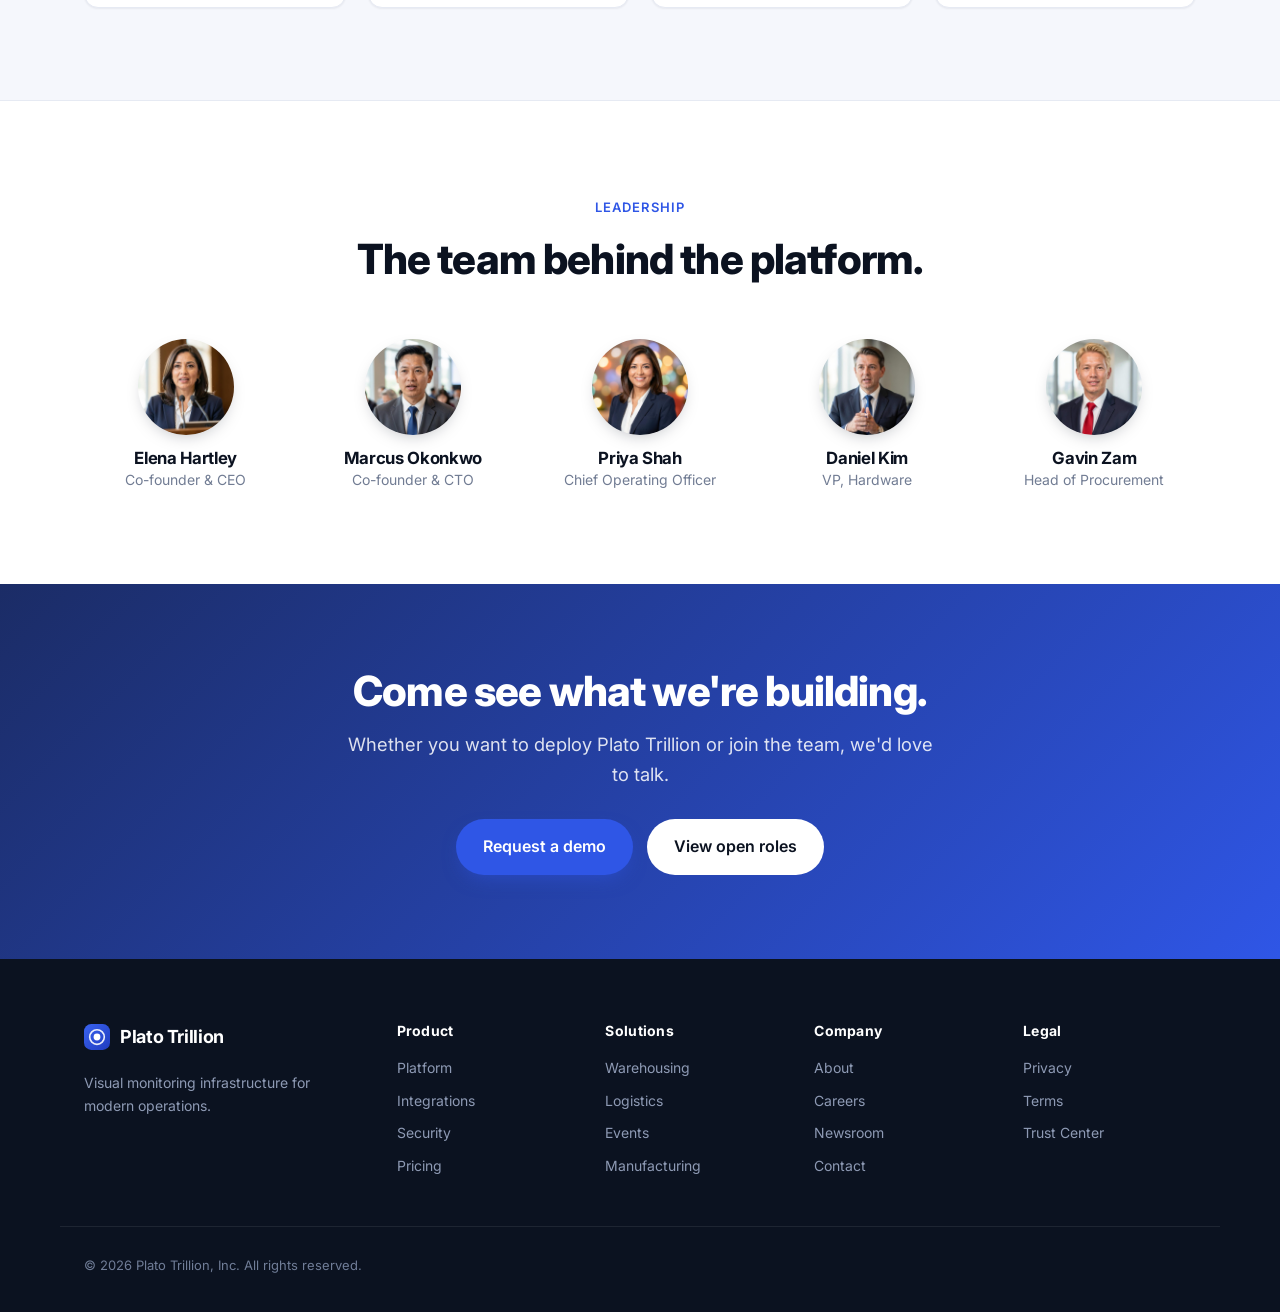
==== commit 89b81a72: "Use real headshots for leadership team Add optimized 400px JPEG headshots (images/) for all five exe" ====
--- a/about.html
+++ b/about.html
@@ -124,11 +124,11 @@
           <h2>The team behind the platform.</h2>
         </div>
         <div class="team-grid">
-          <div class="team-card"><div class="avatar">EH</div><h3>Elena Hartley</h3><span>Co-founder &amp; CEO</span></div>
-          <div class="team-card"><div class="avatar">MO</div><h3>Marcus Okonkwo</h3><span>Co-founder &amp; CTO</span></div>
-          <div class="team-card"><div class="avatar">PS</div><h3>Priya Shah</h3><span>Chief Operating Officer</span></div>
-          <div class="team-card"><div class="avatar">DK</div><h3>Daniel Kim</h3><span>VP, Hardware</span></div>
-          <div class="team-card"><div class="avatar">GZ</div><h3>Gavin Zam</h3><span>Head of Procurement</span></div>
+          <div class="team-card"><img class="avatar" src="images/elena-hartley.jpg" alt="Elena Hartley" width="96" height="96" loading="lazy" /><h3>Elena Hartley</h3><span>Co-founder &amp; CEO</span></div>
+          <div class="team-card"><img class="avatar" src="images/marcus-okonkwo.jpg" alt="Marcus Okonkwo" width="96" height="96" loading="lazy" /><h3>Marcus Okonkwo</h3><span>Co-founder &amp; CTO</span></div>
+          <div class="team-card"><img class="avatar" src="images/priya-shah.jpg" alt="Priya Shah" width="96" height="96" loading="lazy" /><h3>Priya Shah</h3><span>Chief Operating Officer</span></div>
+          <div class="team-card"><img class="avatar" src="images/daniel-kim.jpg" alt="Daniel Kim" width="96" height="96" loading="lazy" /><h3>Daniel Kim</h3><span>VP, Hardware</span></div>
+          <div class="team-card"><img class="avatar" src="images/gavin-zam.jpg" alt="Gavin Zam" width="96" height="96" loading="lazy" /><h3>Gavin Zam</h3><span>Head of Procurement</span></div>
         </div>
       </div>
     </section>
--- a/styles.css
+++ b/styles.css
@@ -665,11 +665,12 @@
 .team-grid { display: flex; flex-wrap: wrap; justify-content: center; gap: 24px; }
 .team-card { flex: 1 1 160px; max-width: 220px; text-align: center; }
 .avatar {
-  width: 84px; height: 84px; margin: 0 auto 14px;
+  width: 96px; height: 96px; margin: 0 auto 14px;
   border-radius: 50%;
-  display: flex; align-items: center; justify-content: center;
-  font-weight: 700; font-size: 1.4rem; color: #fff; letter-spacing: 0.02em;
-  background: linear-gradient(135deg, #3a63f0, #1f3bbf);
+  object-fit: cover;
+  display: block;
+  background: #eef2fc;
+  box-shadow: 0 6px 18px -8px rgba(11, 18, 32, 0.35);
 }
 .team-card h3 { font-size: 1.05rem; }
 .team-card span { display: block; font-size: 14px; color: var(--muted); margin-top: 2px; }
